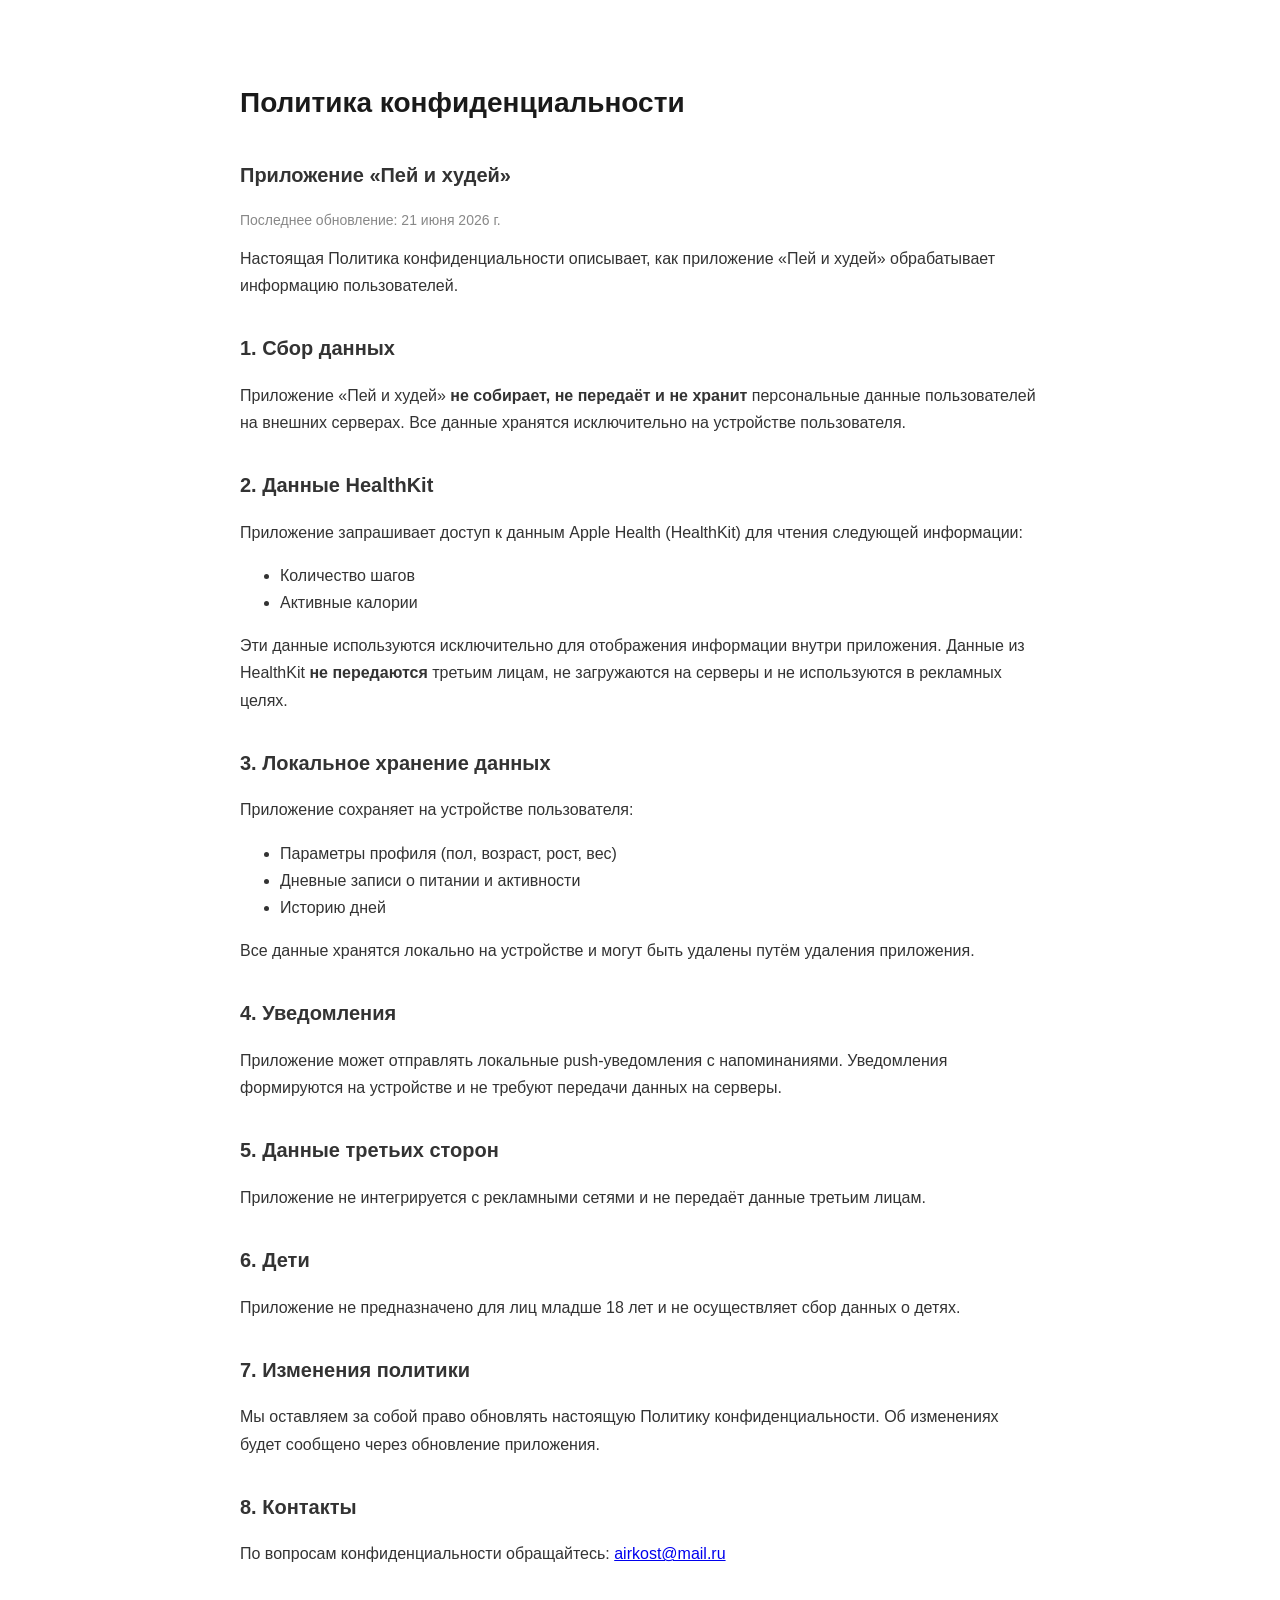
==== privacy_policy.html @ 1e617390 "Add files via upload" ====
<!DOCTYPE html>
<html lang="ru">
<head>
    <meta charset="UTF-8">
    <meta name="viewport" content="width=device-width, initial-scale=1.0">
    <title>Политика конфиденциальности — Пей и худей</title>
    <style>
        body {
            font-family: -apple-system, BlinkMacSystemFont, 'Segoe UI', sans-serif;
            max-width: 800px;
            margin: 40px auto;
            padding: 20px;
            color: #333;
            line-height: 1.7;
        }
        h1 { color: #1a1a1a; font-size: 28px; }
        h2 { color: #333; font-size: 20px; margin-top: 32px; }
        p { margin: 12px 0; }
        .date { color: #888; font-size: 14px; }
    </style>
</head>
<body>

<h1>Политика конфиденциальности</h1>
<h2>Приложение «Пей и худей»</h2>
<p class="date">Последнее обновление: 21 июня 2026 г.</p>

<p>Настоящая Политика конфиденциальности описывает, как приложение «Пей и худей» обрабатывает информацию пользователей.</p>

<h2>1. Сбор данных</h2>
<p>Приложение «Пей и худей» <strong>не собирает, не передаёт и не хранит</strong> персональные данные пользователей на внешних серверах. Все данные хранятся исключительно на устройстве пользователя.</p>

<h2>2. Данные HealthKit</h2>
<p>Приложение запрашивает доступ к данным Apple Health (HealthKit) для чтения следующей информации:</p>
<ul>
    <li>Количество шагов</li>
    <li>Активные калории</li>
</ul>
<p>Эти данные используются исключительно для отображения информации внутри приложения. Данные из HealthKit <strong>не передаются</strong> третьим лицам, не загружаются на серверы и не используются в рекламных целях.</p>

<h2>3. Локальное хранение данных</h2>
<p>Приложение сохраняет на устройстве пользователя:</p>
<ul>
    <li>Параметры профиля (пол, возраст, рост, вес)</li>
    <li>Дневные записи о питании и активности</li>
    <li>Историю дней</li>
</ul>
<p>Все данные хранятся локально на устройстве и могут быть удалены путём удаления приложения.</p>

<h2>4. Уведомления</h2>
<p>Приложение может отправлять локальные push-уведомления с напоминаниями. Уведомления формируются на устройстве и не требуют передачи данных на серверы.</p>

<h2>5. Данные третьих сторон</h2>
<p>Приложение не интегрируется с рекламными сетями и не передаёт данные третьим лицам.</p>

<h2>6. Дети</h2>
<p>Приложение не предназначено для лиц младше 18 лет и не осуществляет сбор данных о детях.</p>

<h2>7. Изменения политики</h2>
<p>Мы оставляем за собой право обновлять настоящую Политику конфиденциальности. Об изменениях будет сообщено через обновление приложения.</p>

<h2>8. Контакты</h2>
<p>По вопросам конфиденциальности обращайтесь: <a href="mailto:airkost@mail.ru">airkost@mail.ru</a></p>

</body>
</html>
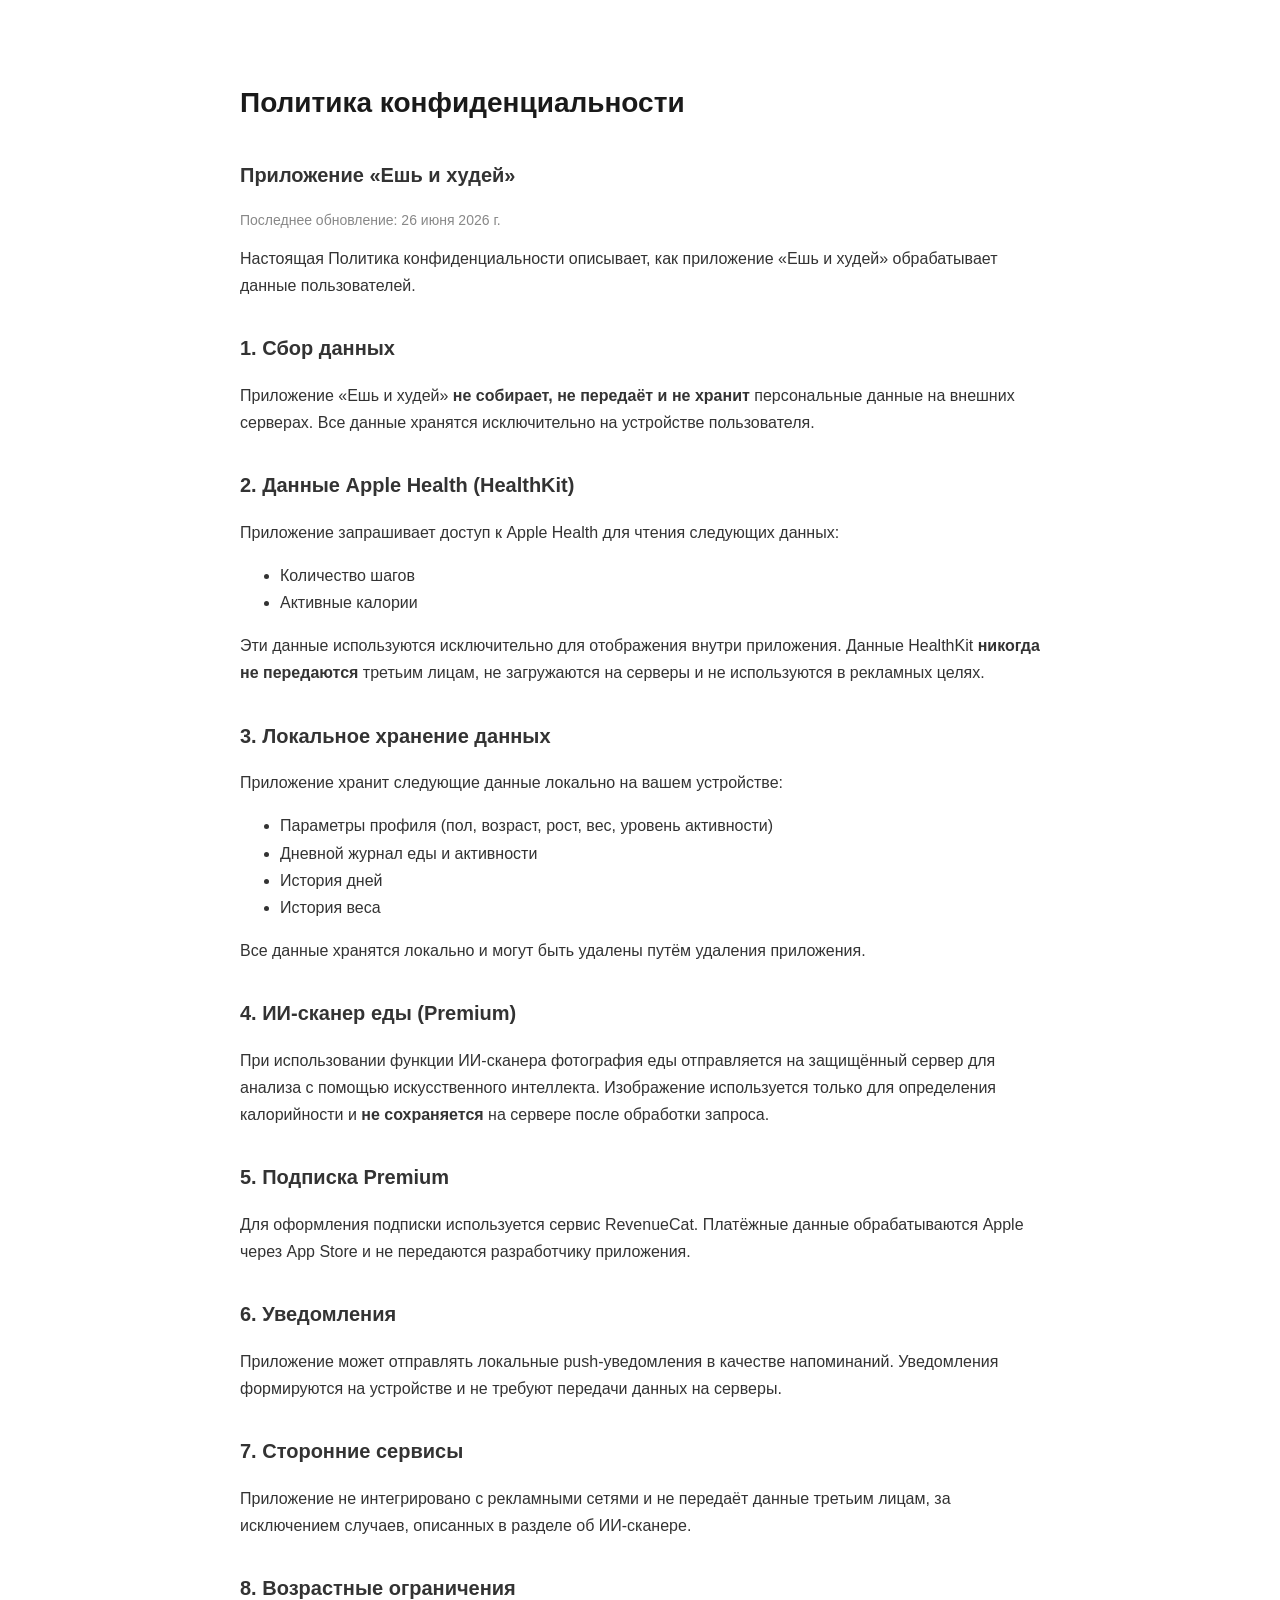
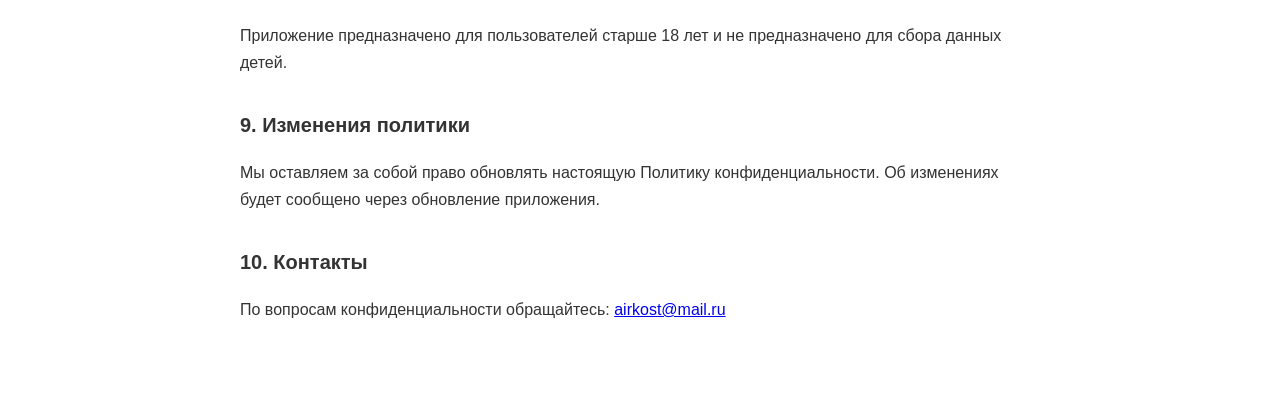
==== commit 2f10cae0: "Update privacy_policy.html" ====
--- a/privacy_policy.html
+++ b/privacy_policy.html
@@ -3,7 +3,7 @@
 <head>
     <meta charset="UTF-8">
     <meta name="viewport" content="width=device-width, initial-scale=1.0">
-    <title>Политика конфиденциальности — Пей и худей</title>
+    <title>Политика конфиденциальности — Ешь и худей</title>
     <style>
         body {
             font-family: -apple-system, BlinkMacSystemFont, 'Segoe UI', sans-serif;
@@ -20,47 +20,51 @@
     </style>
 </head>
 <body>
-
 <h1>Политика конфиденциальности</h1>
-<h2>Приложение «Пей и худей»</h2>
-<p class="date">Последнее обновление: 21 июня 2026 г.</p>
-
-<p>Настоящая Политика конфиденциальности описывает, как приложение «Пей и худей» обрабатывает информацию пользователей.</p>
+<h2>Приложение «Ешь и худей»</h2>
+<p class="date">Последнее обновление: 26 июня 2026 г.</p>
+<p>Настоящая Политика конфиденциальности описывает, как приложение «Ешь и худей» обрабатывает данные пользователей.</p>
 
 <h2>1. Сбор данных</h2>
-<p>Приложение «Пей и худей» <strong>не собирает, не передаёт и не хранит</strong> персональные данные пользователей на внешних серверах. Все данные хранятся исключительно на устройстве пользователя.</p>
+<p>Приложение «Ешь и худей» <strong>не собирает, не передаёт и не хранит</strong> персональные данные на внешних серверах. Все данные хранятся исключительно на устройстве пользователя.</p>
 
-<h2>2. Данные HealthKit</h2>
-<p>Приложение запрашивает доступ к данным Apple Health (HealthKit) для чтения следующей информации:</p>
+<h2>2. Данные Apple Health (HealthKit)</h2>
+<p>Приложение запрашивает доступ к Apple Health для чтения следующих данных:</p>
 <ul>
     <li>Количество шагов</li>
     <li>Активные калории</li>
 </ul>
-<p>Эти данные используются исключительно для отображения информации внутри приложения. Данные из HealthKit <strong>не передаются</strong> третьим лицам, не загружаются на серверы и не используются в рекламных целях.</p>
+<p>Эти данные используются исключительно для отображения внутри приложения. Данные HealthKit <strong>никогда не передаются</strong> третьим лицам, не загружаются на серверы и не используются в рекламных целях.</p>
 
 <h2>3. Локальное хранение данных</h2>
-<p>Приложение сохраняет на устройстве пользователя:</p>
+<p>Приложение хранит следующие данные локально на вашем устройстве:</p>
 <ul>
-    <li>Параметры профиля (пол, возраст, рост, вес)</li>
-    <li>Дневные записи о питании и активности</li>
-    <li>Историю дней</li>
+    <li>Параметры профиля (пол, возраст, рост, вес, уровень активности)</li>
+    <li>Дневной журнал еды и активности</li>
+    <li>История дней</li>
+    <li>История веса</li>
 </ul>
-<p>Все данные хранятся локально на устройстве и могут быть удалены путём удаления приложения.</p>
+<p>Все данные хранятся локально и могут быть удалены путём удаления приложения.</p>
 
-<h2>4. Уведомления</h2>
-<p>Приложение может отправлять локальные push-уведомления с напоминаниями. Уведомления формируются на устройстве и не требуют передачи данных на серверы.</p>
+<h2>4. ИИ-сканер еды (Premium)</h2>
+<p>При использовании функции ИИ-сканера фотография еды отправляется на защищённый сервер для анализа с помощью искусственного интеллекта. Изображение используется только для определения калорийности и <strong>не сохраняется</strong> на сервере после обработки запроса.</p>
 
-<h2>5. Данные третьих сторон</h2>
-<p>Приложение не интегрируется с рекламными сетями и не передаёт данные третьим лицам.</p>
+<h2>5. Подписка Premium</h2>
+<p>Для оформления подписки используется сервис RevenueCat. Платёжные данные обрабатываются Apple через App Store и не передаются разработчику приложения.</p>
 
-<h2>6. Дети</h2>
-<p>Приложение не предназначено для лиц младше 18 лет и не осуществляет сбор данных о детях.</p>
+<h2>6. Уведомления</h2>
+<p>Приложение может отправлять локальные push-уведомления в качестве напоминаний. Уведомления формируются на устройстве и не требуют передачи данных на серверы.</p>
 
-<h2>7. Изменения политики</h2>
+<h2>7. Сторонние сервисы</h2>
+<p>Приложение не интегрировано с рекламными сетями и не передаёт данные третьим лицам, за исключением случаев, описанных в разделе об ИИ-сканере.</p>
+
+<h2>8. Возрастные ограничения</h2>
+<p>Приложение предназначено для пользователей старше 18 лет и не предназначено для сбора данных детей.</p>
+
+<h2>9. Изменения политики</h2>
 <p>Мы оставляем за собой право обновлять настоящую Политику конфиденциальности. Об изменениях будет сообщено через обновление приложения.</p>
 
-<h2>8. Контакты</h2>
+<h2>10. Контакты</h2>
 <p>По вопросам конфиденциальности обращайтесь: <a href="mailto:airkost@mail.ru">airkost@mail.ru</a></p>
-
 </body>
 </html>
